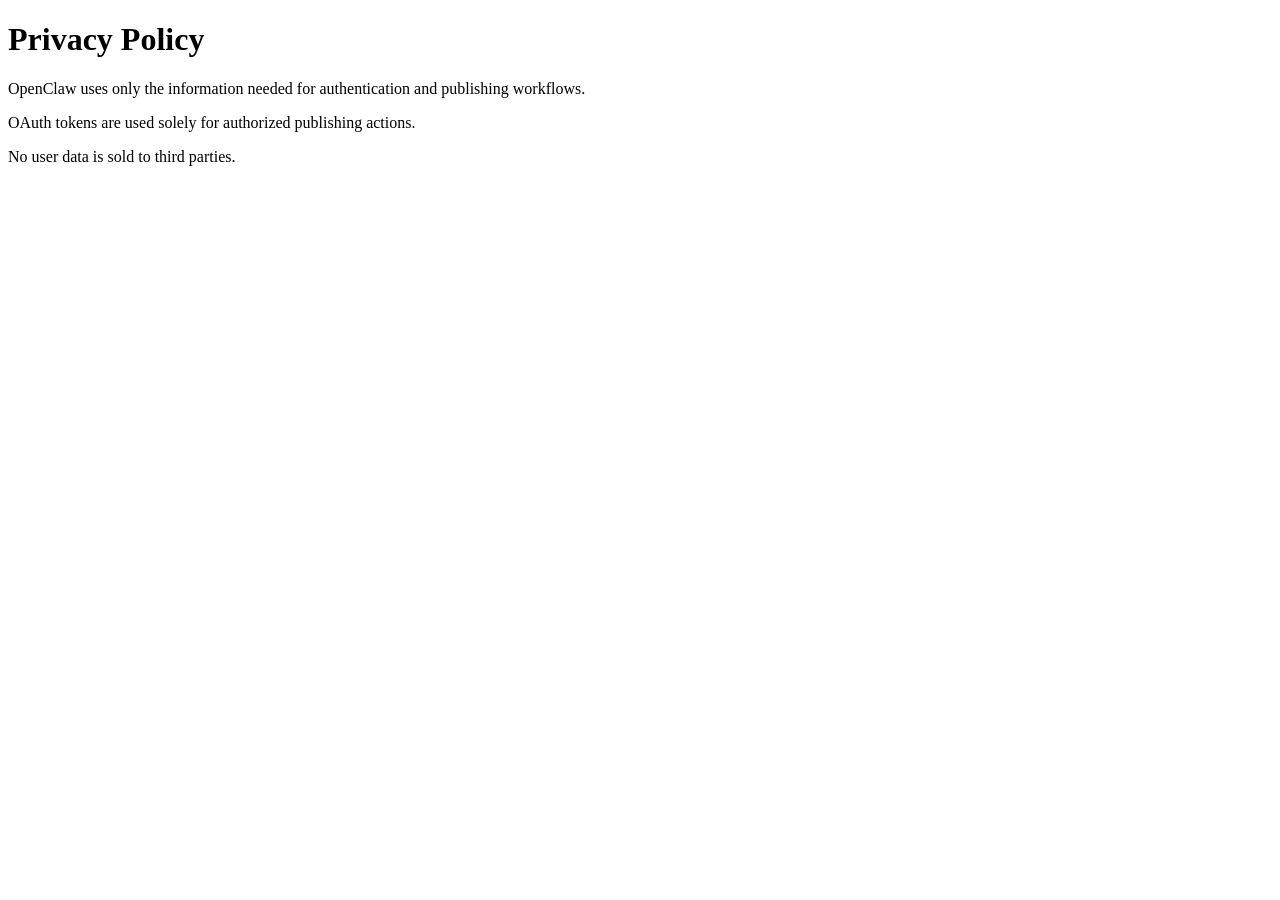
==== privacy-policy.html @ cec066b0 "Add Privacy Policy page" ====
<!DOCTYPE html>
<html>
<head><meta charset="utf-8"><title>Privacy Policy</title></head>
<body>
<h1>Privacy Policy</h1>
<p>OpenClaw uses only the information needed for authentication and publishing workflows.</p>
<p>OAuth tokens are used solely for authorized publishing actions.</p>
<p>No user data is sold to third parties.</p>
</body>
</html>
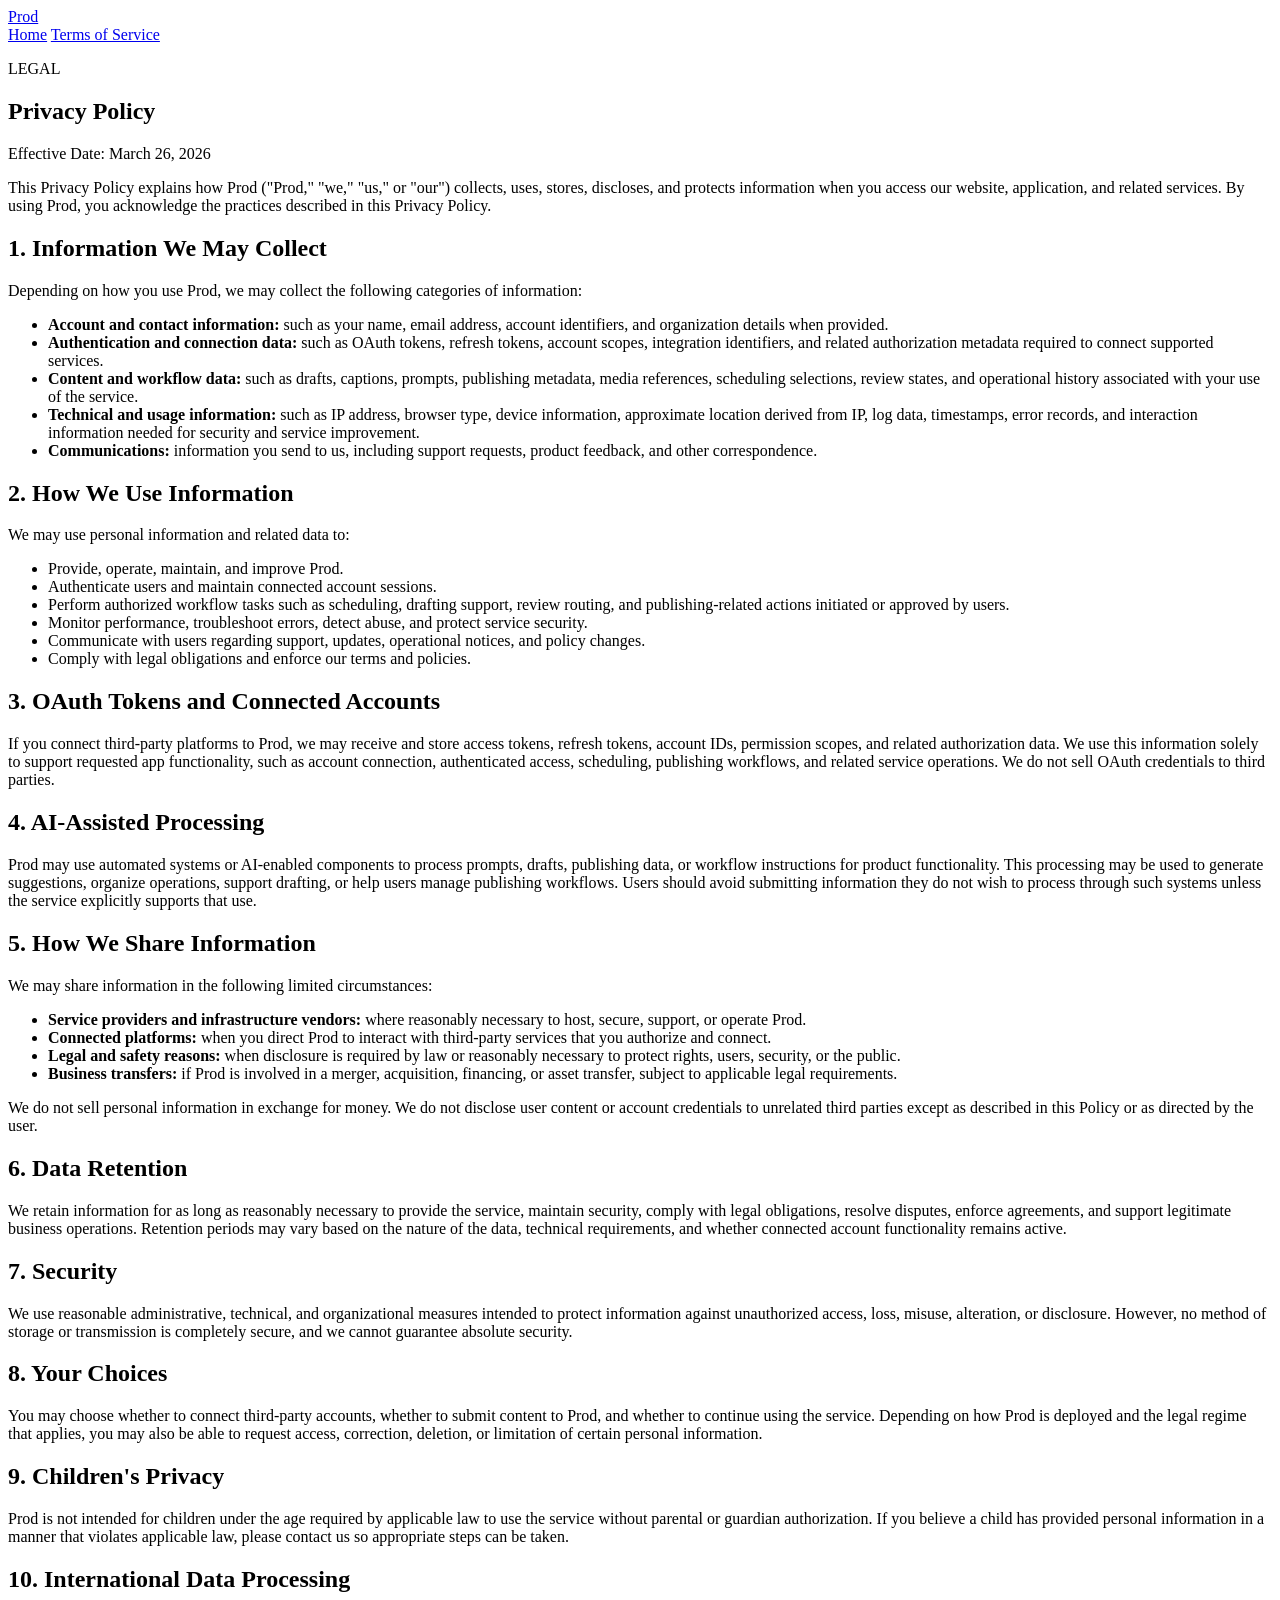
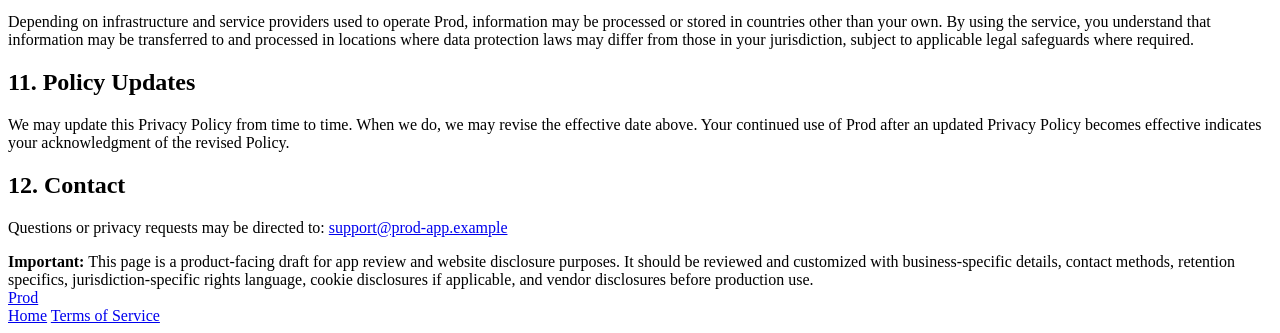
==== commit 7fe1b8d4: "Revise privacy policy for Prod with detailed sections Expanded the privacy policy with detailed sect" ====
--- a/privacy-policy.html
+++ b/privacy-policy.html
@@ -1,10 +1,200 @@
 <!DOCTYPE html>
-<html>
-<head><meta charset="utf-8"><title>Privacy Policy</title></head>
-<body>
-<h1>Privacy Policy</h1>
-<p>OpenClaw uses only the information needed for authentication and publishing workflows.</p>
-<p>OAuth tokens are used solely for authorized publishing actions.</p>
-<p>No user data is sold to third parties.</p>
+<html lang="en">
+<head>
+  <meta charset="UTF-8" />
+  <meta name="viewport" content="width=device-width, initial-scale=1.0" />
+  <title>Prod | Privacy Policy</title>
+  <meta name="description" content="Privacy Policy for Prod." />
+  <link rel="stylesheet" href="styles.css" />
+</head>
+<body class="legal-page">
+  <header class="site-header">
+    <div class="container nav-wrap">
+      <a class="brand" href="index.html" aria-label="Prod home">Prod</a>
+      <nav class="main-nav legal-nav" aria-label="Legal page navigation">
+        <a href="index.html">Home</a>
+        <a href="terms-and-service.html">Terms of Service</a>
+      </nav>
+    </div>
+  </header>
+
+  <main class="legal-main">
+    <section class="legal-hero">
+      <div class="container">
+        <p class="section-kicker">LEGAL</p>
+        <h1>Privacy Policy</h1>
+        <p class="legal-subtitle">Effective Date: March 26, 2026</p>
+      </div>
+    </section>
+
+    <article class="container legal-card">
+      <p>
+        This Privacy Policy explains how Prod ("Prod," "we," "us," or "our") collects, uses,
+        stores, discloses, and protects information when you access our website, application, and
+        related services. By using Prod, you acknowledge the practices described in this Privacy
+        Policy.
+      </p>
+
+      <h2>1. Information We May Collect</h2>
+      <p>Depending on how you use Prod, we may collect the following categories of information:</p>
+      <ul>
+        <li>
+          <strong>Account and contact information:</strong> such as your name, email address,
+          account identifiers, and organization details when provided.
+        </li>
+        <li>
+          <strong>Authentication and connection data:</strong> such as OAuth tokens, refresh
+          tokens, account scopes, integration identifiers, and related authorization metadata
+          required to connect supported services.
+        </li>
+        <li>
+          <strong>Content and workflow data:</strong> such as drafts, captions, prompts,
+          publishing metadata, media references, scheduling selections, review states, and
+          operational history associated with your use of the service.
+        </li>
+        <li>
+          <strong>Technical and usage information:</strong> such as IP address, browser type,
+          device information, approximate location derived from IP, log data, timestamps, error
+          records, and interaction information needed for security and service improvement.
+        </li>
+        <li>
+          <strong>Communications:</strong> information you send to us, including support requests,
+          product feedback, and other correspondence.
+        </li>
+      </ul>
+
+      <h2>2. How We Use Information</h2>
+      <p>We may use personal information and related data to:</p>
+      <ul>
+        <li>Provide, operate, maintain, and improve Prod.</li>
+        <li>Authenticate users and maintain connected account sessions.</li>
+        <li>
+          Perform authorized workflow tasks such as scheduling, drafting support, review routing,
+          and publishing-related actions initiated or approved by users.
+        </li>
+        <li>Monitor performance, troubleshoot errors, detect abuse, and protect service security.</li>
+        <li>
+          Communicate with users regarding support, updates, operational notices, and policy
+          changes.
+        </li>
+        <li>Comply with legal obligations and enforce our terms and policies.</li>
+      </ul>
+
+      <h2>3. OAuth Tokens and Connected Accounts</h2>
+      <p>
+        If you connect third-party platforms to Prod, we may receive and store access tokens,
+        refresh tokens, account IDs, permission scopes, and related authorization data. We use
+        this information solely to support requested app functionality, such as account connection,
+        authenticated access, scheduling, publishing workflows, and related service operations. We
+        do not sell OAuth credentials to third parties.
+      </p>
+
+      <h2>4. AI-Assisted Processing</h2>
+      <p>
+        Prod may use automated systems or AI-enabled components to process prompts, drafts,
+        publishing data, or workflow instructions for product functionality. This processing may be
+        used to generate suggestions, organize operations, support drafting, or help users manage
+        publishing workflows. Users should avoid submitting information they do not wish to process
+        through such systems unless the service explicitly supports that use.
+      </p>
+
+      <h2>5. How We Share Information</h2>
+      <p>We may share information in the following limited circumstances:</p>
+      <ul>
+        <li>
+          <strong>Service providers and infrastructure vendors:</strong> where reasonably necessary
+          to host, secure, support, or operate Prod.
+        </li>
+        <li>
+          <strong>Connected platforms:</strong> when you direct Prod to interact with third-party
+          services that you authorize and connect.
+        </li>
+        <li>
+          <strong>Legal and safety reasons:</strong> when disclosure is required by law or
+          reasonably necessary to protect rights, users, security, or the public.
+        </li>
+        <li>
+          <strong>Business transfers:</strong> if Prod is involved in a merger, acquisition,
+          financing, or asset transfer, subject to applicable legal requirements.
+        </li>
+      </ul>
+      <p>
+        We do not sell personal information in exchange for money. We do not disclose user content
+        or account credentials to unrelated third parties except as described in this Policy or as
+        directed by the user.
+      </p>
+
+      <h2>6. Data Retention</h2>
+      <p>
+        We retain information for as long as reasonably necessary to provide the service, maintain
+        security, comply with legal obligations, resolve disputes, enforce agreements, and support
+        legitimate business operations. Retention periods may vary based on the nature of the data,
+        technical requirements, and whether connected account functionality remains active.
+      </p>
+
+      <h2>7. Security</h2>
+      <p>
+        We use reasonable administrative, technical, and organizational measures intended to
+        protect information against unauthorized access, loss, misuse, alteration, or disclosure.
+        However, no method of storage or transmission is completely secure, and we cannot guarantee
+        absolute security.
+      </p>
+
+      <h2>8. Your Choices</h2>
+      <p>
+        You may choose whether to connect third-party accounts, whether to submit content to Prod,
+        and whether to continue using the service. Depending on how Prod is deployed and the legal
+        regime that applies, you may also be able to request access, correction, deletion, or
+        limitation of certain personal information.
+      </p>
+
+      <h2>9. Children's Privacy</h2>
+      <p>
+        Prod is not intended for children under the age required by applicable law to use the
+        service without parental or guardian authorization. If you believe a child has provided
+        personal information in a manner that violates applicable law, please contact us so
+        appropriate steps can be taken.
+      </p>
+
+      <h2>10. International Data Processing</h2>
+      <p>
+        Depending on infrastructure and service providers used to operate Prod, information may be
+        processed or stored in countries other than your own. By using the service, you understand
+        that information may be transferred to and processed in locations where data protection
+        laws may differ from those in your jurisdiction, subject to applicable legal safeguards
+        where required.
+      </p>
+
+      <h2>11. Policy Updates</h2>
+      <p>
+        We may update this Privacy Policy from time to time. When we do, we may revise the
+        effective date above. Your continued use of Prod after an updated Privacy Policy becomes
+        effective indicates your acknowledgment of the revised Policy.
+      </p>
+
+      <h2>12. Contact</h2>
+      <p>
+        Questions or privacy requests may be directed to:
+        <a href="mailto:support@prod-app.example">support@prod-app.example</a>
+      </p>
+
+      <div class="legal-note">
+        <strong>Important:</strong> This page is a product-facing draft for app review and website
+        disclosure purposes. It should be reviewed and customized with business-specific details,
+        contact methods, retention specifics, jurisdiction-specific rights language, cookie
+        disclosures if applicable, and vendor disclosures before production use.
+      </div>
+    </article>
+  </main>
+
+  <footer class="site-footer legal-footer">
+    <div class="container footer-inner">
+      <a class="brand footer-brand" href="index.html">Prod</a>
+      <div class="footer-links">
+        <a href="index.html">Home</a>
+        <a href="terms-and-service.html">Terms of Service</a>
+      </div>
+    </div>
+  </footer>
 </body>
-</html>+</html>
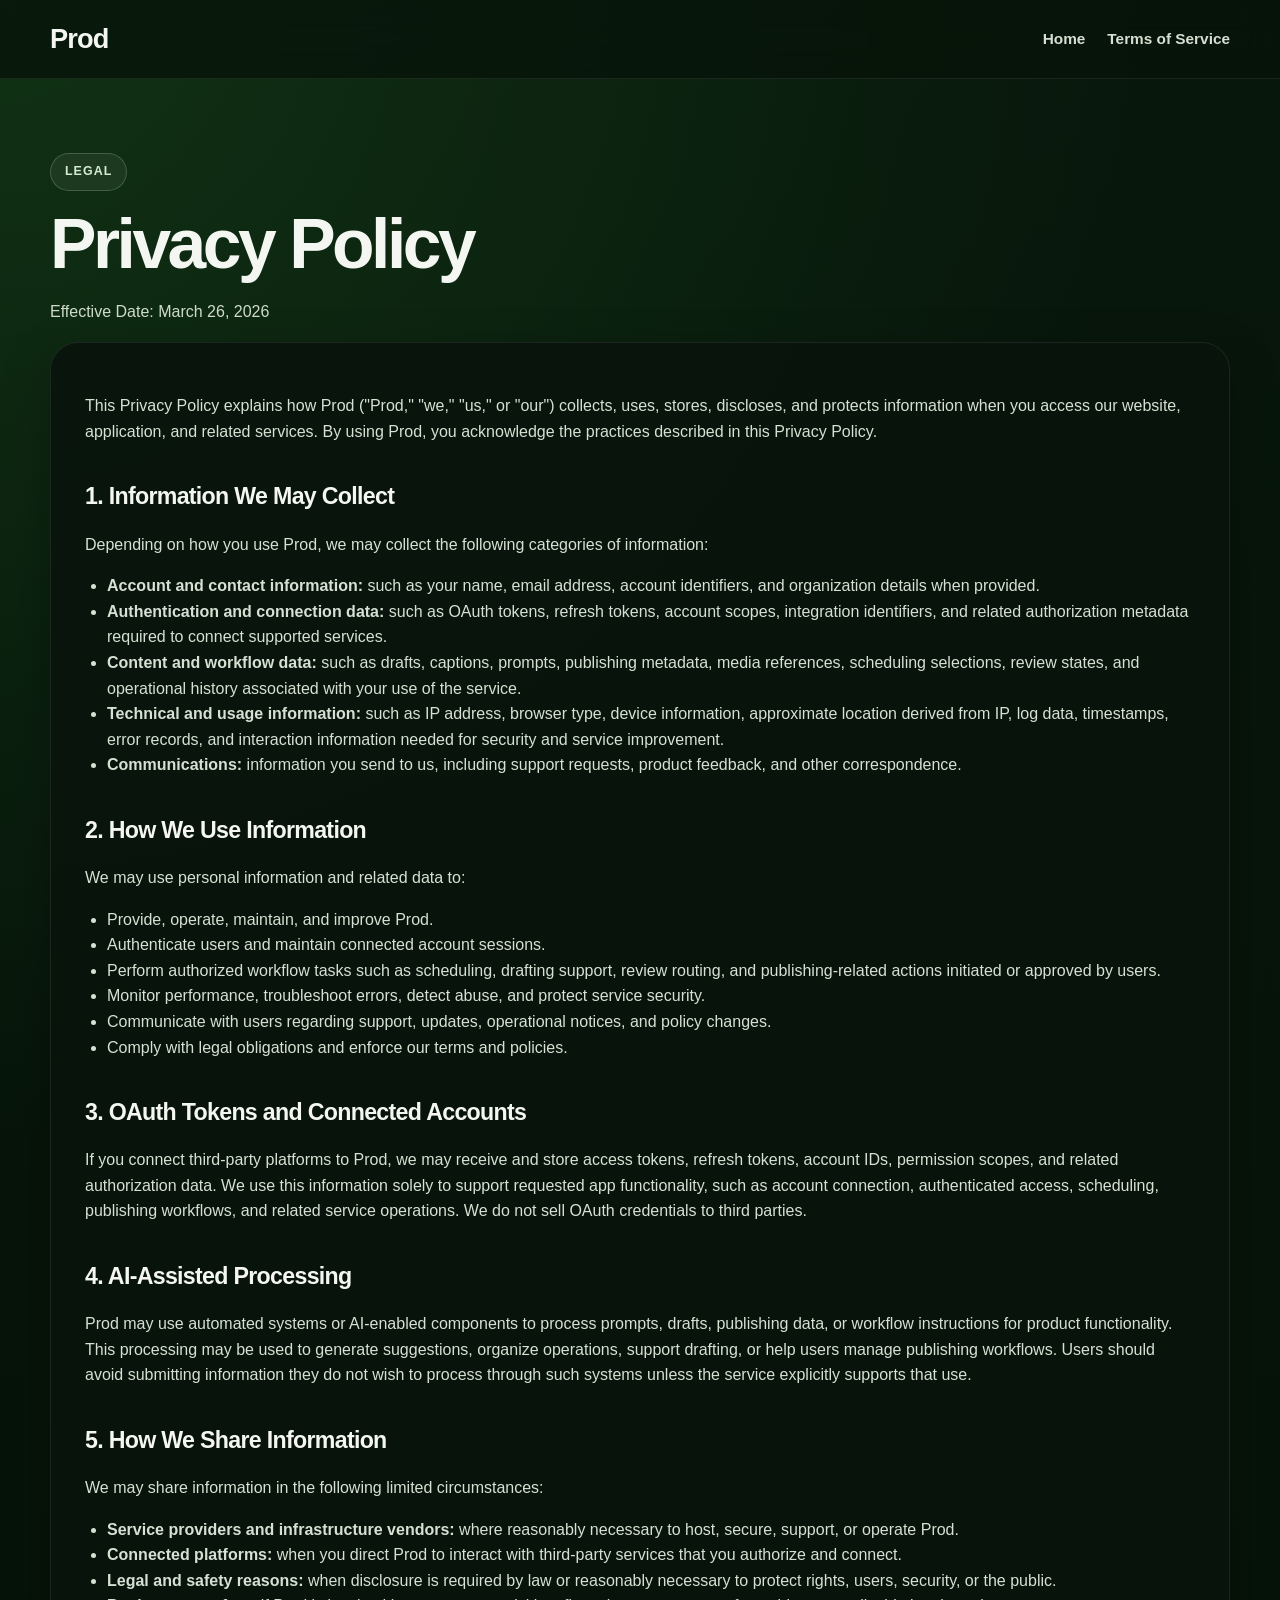
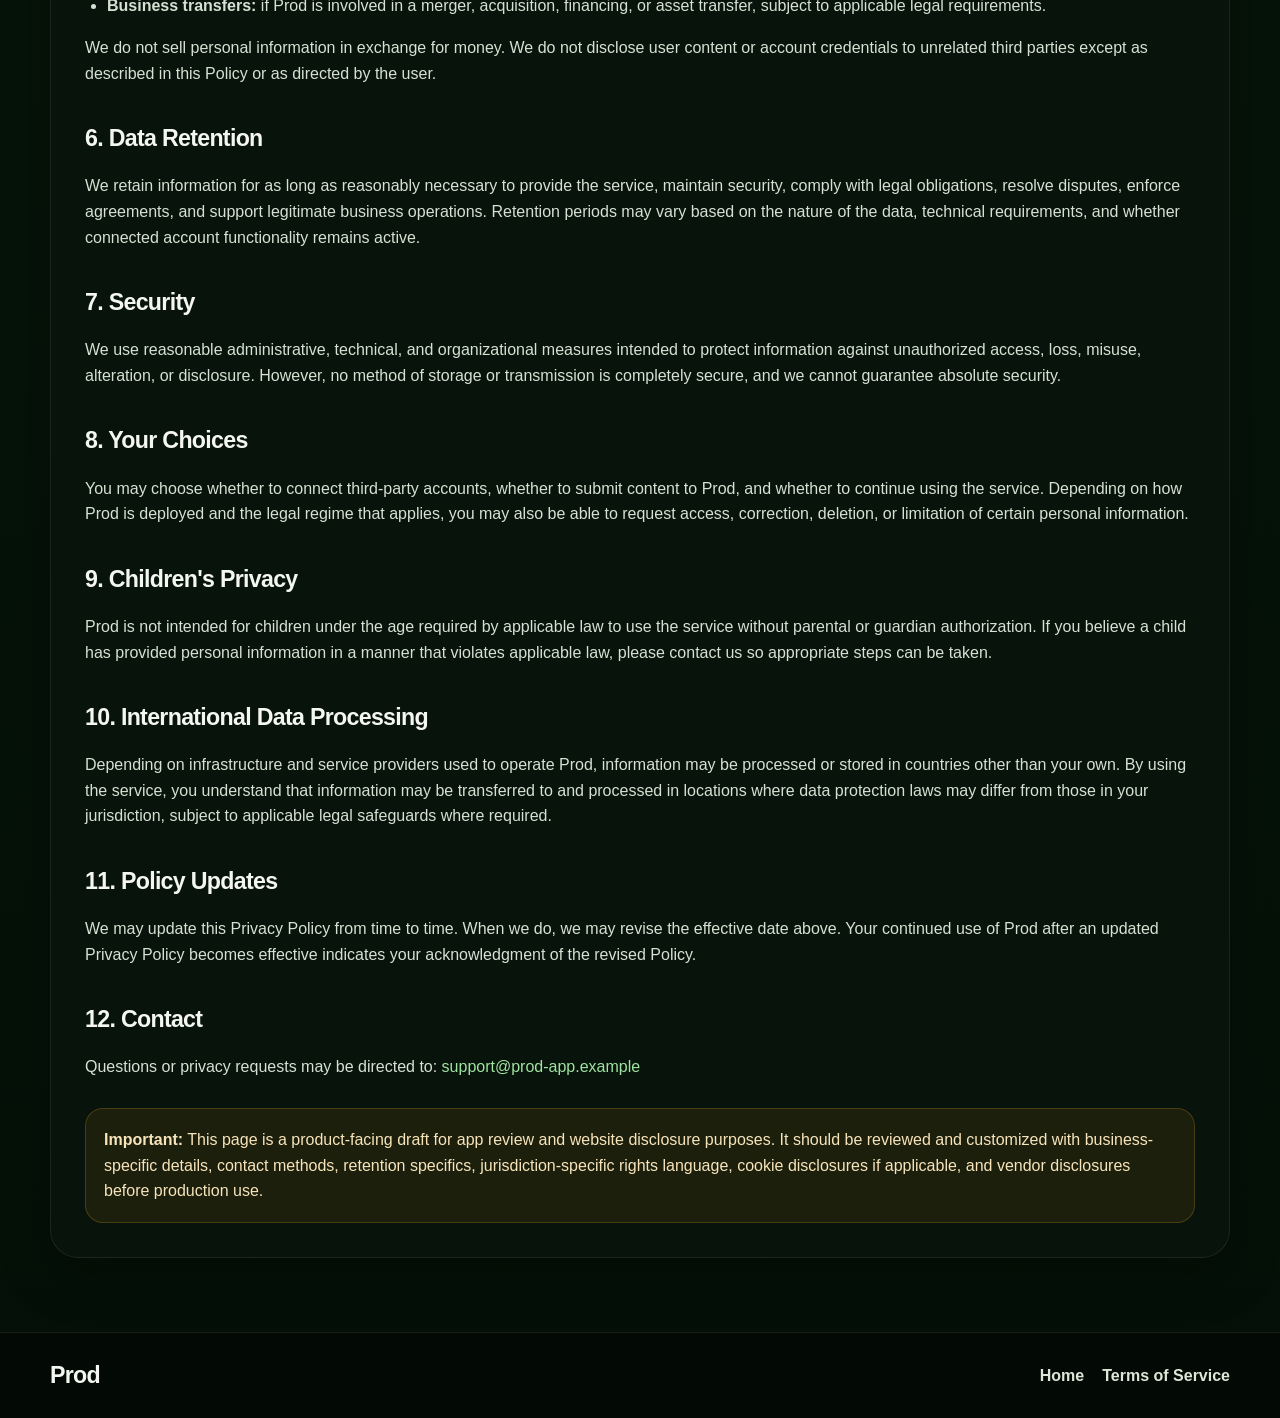
==== commit 32487537: "Fix stylesheet link in privacy policy" ====
--- a/privacy-policy.html
+++ b/privacy-policy.html
@@ -5,7 +5,7 @@
   <meta name="viewport" content="width=device-width, initial-scale=1.0" />
   <title>Prod | Privacy Policy</title>
   <meta name="description" content="Privacy Policy for Prod." />
-  <link rel="stylesheet" href="styles.css" />
+  <link rel="stylesheet" href="style.css" />
 </head>
 <body class="legal-page">
   <header class="site-header">
@@ -196,5 +196,7 @@
       </div>
     </div>
   </footer>
+
+  <script src="script.js"></script>
 </body>
 </html>
--- a/style.css
+++ b/style.css
@@ -0,0 +1,731 @@
+* {
+  box-sizing: border-box;
+}
+
+:root {
+  --bg: #07150a;
+  --bg-deep: #041007;
+  --panel: rgba(14, 32, 18, 0.72);
+  --panel-strong: rgba(11, 25, 15, 0.92);
+  --surface: #f5f5f2;
+  --surface-2: #ffffff;
+  --text: #f4f7f1;
+  --text-dark: #122016;
+  --muted: #cfdbc9;
+  --muted-dark: #637364;
+  --line: rgba(255, 255, 255, 0.08);
+  --line-dark: rgba(19, 33, 22, 0.1);
+  --green: #33c15d;
+  --green-soft: #85db8c;
+  --yellow: #ffb524;
+  --shadow: 0 18px 50px rgba(0, 0, 0, 0.28);
+  --radius: 22px;
+  --radius-sm: 14px;
+  --container: 1180px;
+}
+
+html {
+  scroll-behavior: smooth;
+}
+
+body {
+  margin: 0;
+  min-height: 100vh;
+  overflow-x: hidden;
+  position: relative;
+  background:
+    radial-gradient(circle at top left, rgba(39, 120, 48, 0.34), transparent 35%),
+    radial-gradient(circle at top right, rgba(86, 204, 101, 0.22), transparent 28%),
+    linear-gradient(180deg, #0a1b0d 0%, #061108 100%);
+  color: var(--text);
+  font-family: "Segoe UI", "Helvetica Neue", Arial, sans-serif;
+  line-height: 1.6;
+}
+
+a {
+  color: inherit;
+  text-decoration: none;
+}
+
+img {
+  display: block;
+  max-width: 100%;
+}
+
+button,
+input,
+textarea,
+select {
+  font: inherit;
+}
+
+.container {
+  width: min(calc(100% - 32px), var(--container));
+  margin: 0 auto;
+}
+
+.narrow {
+  width: min(calc(100% - 32px), 820px);
+}
+
+.center-text {
+  text-align: center;
+}
+
+.top-gap {
+  margin-top: 34px;
+}
+
+.bg-orb {
+  position: fixed;
+  z-index: -1;
+  border-radius: 999px;
+  filter: blur(80px);
+  opacity: 0.35;
+}
+
+.orb-1 {
+  top: 90px;
+  left: -60px;
+  width: 320px;
+  height: 320px;
+  background: rgba(69, 204, 93, 0.25);
+}
+
+.orb-2 {
+  top: 280px;
+  right: -80px;
+  width: 300px;
+  height: 300px;
+  background: rgba(255, 181, 36, 0.16);
+}
+
+.site-header {
+  position: sticky;
+  top: 0;
+  z-index: 40;
+  border-bottom: 1px solid var(--line);
+  backdrop-filter: blur(16px);
+  background: rgba(7, 20, 10, 0.78);
+}
+
+.nav-wrap {
+  display: flex;
+  align-items: center;
+  justify-content: space-between;
+  gap: 20px;
+  min-height: 78px;
+}
+
+.brand {
+  font-size: 1.7rem;
+  font-weight: 800;
+  letter-spacing: -0.03em;
+}
+
+.main-nav {
+  display: flex;
+  align-items: center;
+  gap: 22px;
+}
+
+.main-nav a {
+  font-size: 0.96rem;
+  font-weight: 600;
+  color: #e8f1e3;
+  opacity: 0.92;
+  transition: color 0.2s ease, opacity 0.2s ease;
+}
+
+.main-nav a:hover,
+.main-nav a:focus-visible {
+  color: var(--yellow);
+  opacity: 1;
+}
+
+.menu-toggle {
+  display: none;
+  width: 46px;
+  height: 46px;
+  border: 1px solid var(--line);
+  border-radius: 12px;
+  background: rgba(255, 255, 255, 0.06);
+  color: #ffffff;
+  font-size: 1.2rem;
+  cursor: pointer;
+}
+
+.hero {
+  padding: 64px 0 44px;
+}
+
+.hero-grid {
+  display: grid;
+  grid-template-columns: 1.05fr 0.95fr;
+  align-items: center;
+  gap: 42px;
+}
+
+.eyebrow,
+.section-kicker {
+  display: inline-block;
+  margin: 0;
+  padding: 8px 14px;
+  border: 1px solid rgba(191, 233, 190, 0.22);
+  border-radius: 999px;
+  background: rgba(255, 255, 255, 0.06);
+  color: #d5ead2;
+  font-size: 0.78rem;
+  font-weight: 800;
+  letter-spacing: 0.08em;
+}
+
+.hero-copy h1,
+.legal-hero h1 {
+  max-width: 11ch;
+  margin: 18px 0;
+  font-size: clamp(2.6rem, 6vw, 4.35rem);
+  line-height: 1.03;
+  letter-spacing: -0.05em;
+}
+
+.hero-copy h1 span {
+  color: var(--green-soft);
+}
+
+.lead {
+  max-width: 61ch;
+  font-size: 1.08rem;
+  color: var(--muted);
+}
+
+.hero-actions,
+.cta-actions {
+  display: flex;
+  flex-wrap: wrap;
+  gap: 14px;
+  margin-top: 28px;
+}
+
+.btn {
+  display: inline-flex;
+  align-items: center;
+  justify-content: center;
+  min-height: 52px;
+  padding: 0 22px;
+  border-radius: 14px;
+  font-weight: 800;
+  letter-spacing: 0.01em;
+  transition: transform 0.18s ease, box-shadow 0.18s ease, border-color 0.18s ease;
+}
+
+.btn:hover,
+.btn:focus-visible {
+  transform: translateY(-1px);
+}
+
+.btn-primary {
+  background: var(--yellow);
+  color: #1b180e;
+  box-shadow: 0 12px 28px rgba(255, 181, 36, 0.22);
+}
+
+.btn-secondary {
+  border: 1px solid rgba(230, 238, 228, 0.2);
+  background: transparent;
+  color: var(--text);
+}
+
+.hero-mini-grid {
+  display: grid;
+  grid-template-columns: repeat(3, minmax(0, 1fr));
+  gap: 14px;
+  margin-top: 32px;
+}
+
+.mini-card,
+.metric-card,
+.info-card,
+.feature-card,
+.copy-box {
+  border: 1px solid var(--line);
+  border-radius: 18px;
+  background: rgba(255, 255, 255, 0.05);
+  box-shadow: var(--shadow);
+}
+
+.mini-card {
+  padding: 16px;
+}
+
+.mini-card strong,
+.metric-card strong,
+.feature-card h3,
+.info-card h3,
+.copy-box h3 {
+  display: block;
+  margin-bottom: 6px;
+}
+
+.mini-card span,
+.info-card p {
+  color: var(--muted);
+}
+
+.hero-panel {
+  display: flex;
+  justify-content: center;
+}
+
+.panel-window {
+  width: 100%;
+  max-width: 540px;
+  padding: 18px;
+  border: 1px solid rgba(200, 245, 196, 0.14);
+  border-radius: 28px;
+  background: linear-gradient(180deg, rgba(14, 35, 19, 0.96), rgba(8, 20, 11, 0.96));
+  box-shadow: 0 28px 90px rgba(0, 0, 0, 0.36);
+}
+
+.panel-top {
+  display: flex;
+  gap: 8px;
+  margin-bottom: 18px;
+}
+
+.panel-top span {
+  width: 11px;
+  height: 11px;
+  border-radius: 999px;
+  background: rgba(255, 255, 255, 0.22);
+}
+
+.workflow-card {
+  padding: 22px;
+  border: 1px solid rgba(255, 255, 255, 0.07);
+  border-radius: 22px;
+  background: linear-gradient(180deg, rgba(24, 49, 28, 0.9), rgba(11, 24, 14, 0.95));
+}
+
+.workflow-head {
+  display: flex;
+  align-items: flex-start;
+  justify-content: space-between;
+  gap: 20px;
+}
+
+.workflow-head h2 {
+  margin: 0;
+  font-size: 1.4rem;
+  letter-spacing: -0.03em;
+}
+
+.label {
+  margin: 0 0 4px;
+  color: #cae8ca;
+  font-size: 0.84rem;
+  text-transform: uppercase;
+  letter-spacing: 0.08em;
+}
+
+.status-pill {
+  margin: 0;
+  padding: 8px 12px;
+  border: 1px solid rgba(133, 219, 140, 0.24);
+  border-radius: 999px;
+  background: rgba(133, 219, 140, 0.14);
+  color: #baf1b3;
+  font-size: 0.84rem;
+  font-weight: 700;
+}
+
+.metric-row {
+  display: grid;
+  grid-template-columns: repeat(3, minmax(0, 1fr));
+  gap: 12px;
+  margin: 22px 0;
+}
+
+.metric-card {
+  padding: 16px;
+  background: rgba(255, 255, 255, 0.045);
+  box-shadow: none;
+}
+
+.metric-card p {
+  margin: 0 0 4px;
+  color: #c9ddca;
+  font-size: 0.88rem;
+}
+
+.metric-card strong {
+  font-size: 1.5rem;
+}
+
+.timeline {
+  display: grid;
+  gap: 16px;
+}
+
+.timeline-item {
+  display: flex;
+  align-items: flex-start;
+  gap: 14px;
+  padding: 14px;
+  border-radius: 16px;
+  background: rgba(255, 255, 255, 0.04);
+}
+
+.timeline-item p {
+  margin: 4px 0 0;
+  color: #cdd9ca;
+  font-size: 0.95rem;
+}
+
+.timeline-item .dot {
+  flex: 0 0 auto;
+  width: 12px;
+  height: 12px;
+  margin-top: 6px;
+  border-radius: 999px;
+  background: rgba(255, 255, 255, 0.3);
+}
+
+.timeline-item.active .dot {
+  background: var(--yellow);
+  box-shadow: 0 0 0 6px rgba(255, 181, 36, 0.12);
+}
+
+.trust-band {
+  padding: 36px 0 22px;
+}
+
+.trust-band-inner {
+  padding: 40px 24px;
+  border: 1px solid rgba(126, 205, 128, 0.14);
+  border-radius: 30px;
+  background: linear-gradient(180deg, rgba(2, 17, 6, 0.84), rgba(5, 19, 8, 0.95));
+  text-align: center;
+}
+
+.badge-glow {
+  display: grid;
+  place-items: center;
+  width: 84px;
+  height: 84px;
+  margin: 0 auto 14px;
+  border-radius: 22px;
+  background: radial-gradient(circle, rgba(130, 221, 121, 0.36), rgba(34, 88, 36, 0.65));
+  box-shadow: 0 0 45px rgba(78, 198, 84, 0.3);
+  font-size: 2rem;
+  font-weight: 900;
+}
+
+.trust-band h2,
+.section h2,
+.footer-cta h2 {
+  margin: 0 0 12px;
+  font-size: clamp(2rem, 4vw, 3rem);
+  letter-spacing: -0.04em;
+}
+
+.trust-band p,
+.section-copy,
+.footer-cta p {
+  max-width: 62ch;
+  margin: 0 auto;
+  color: var(--muted);
+}
+
+.section {
+  padding: 82px 0;
+}
+
+.light-section {
+  background: var(--surface);
+  color: var(--text-dark);
+}
+
+.light-section .section-kicker {
+  border-color: rgba(28, 103, 40, 0.14);
+  background: rgba(46, 111, 53, 0.06);
+  color: #2e6f35;
+}
+
+.light-section .section-copy {
+  color: var(--muted-dark);
+}
+
+.feature-grid {
+  display: grid;
+  grid-template-columns: repeat(4, minmax(0, 1fr));
+  gap: 18px;
+}
+
+.feature-card {
+  padding: 24px;
+  border-color: var(--line-dark);
+  background: var(--surface-2);
+  box-shadow: 0 16px 28px rgba(21, 31, 23, 0.07);
+}
+
+.feature-card p {
+  margin: 0;
+  color: #5f695f;
+}
+
+.icon-wrap {
+  display: grid;
+  place-items: center;
+  width: 58px;
+  height: 58px;
+  margin-bottom: 18px;
+  border-radius: 16px;
+  background: rgba(70, 170, 74, 0.11);
+  color: #20692a;
+  font-size: 1.3rem;
+}
+
+.dark-section {
+  background:
+    radial-gradient(circle at top center, rgba(56, 172, 67, 0.18), transparent 24%),
+    linear-gradient(180deg, #07150a 0%, #041007 100%);
+}
+
+.section-copy-light {
+  color: var(--muted);
+}
+
+.card-row,
+.split-grid {
+  display: grid;
+  gap: 18px;
+}
+
+.card-row {
+  grid-template-columns: repeat(3, minmax(0, 1fr));
+}
+
+.split-grid {
+  grid-template-columns: repeat(2, minmax(0, 1fr));
+}
+
+.info-card,
+.copy-box {
+  padding: 26px;
+}
+
+.copy-box {
+  border-color: var(--line-dark);
+  background: var(--surface-2);
+  box-shadow: 0 16px 28px rgba(21, 31, 23, 0.07);
+}
+
+.copy-box p {
+  margin: 0;
+  color: #5f695f;
+}
+
+.footer-cta {
+  padding-top: 0;
+  background: var(--surface);
+  color: var(--text-dark);
+}
+
+.cta-box {
+  display: flex;
+  align-items: center;
+  justify-content: space-between;
+  gap: 24px;
+  padding: 36px;
+  border-radius: 28px;
+  background: linear-gradient(180deg, #0e2a14, #07170b);
+  color: #ffffff;
+  box-shadow: 0 24px 60px rgba(0, 0, 0, 0.2);
+}
+
+.site-footer {
+  border-top: 1px solid var(--line);
+  background: rgba(3, 9, 5, 0.85);
+}
+
+.footer-inner,
+.footer-bottom {
+  display: flex;
+  align-items: center;
+  justify-content: space-between;
+  gap: 20px;
+  padding: 24px 0;
+}
+
+.footer-copy {
+  max-width: 42ch;
+  margin: 8px 0 0;
+  color: #c4d0c0;
+}
+
+.footer-brand {
+  font-size: 1.45rem;
+}
+
+.footer-links {
+  display: flex;
+  flex-wrap: wrap;
+  gap: 18px;
+}
+
+.footer-links a {
+  color: #dce7d8;
+  font-weight: 600;
+}
+
+.legal-page {
+  background:
+    radial-gradient(circle at top left, rgba(39, 120, 48, 0.28), transparent 35%),
+    linear-gradient(180deg, #08170b 0%, #041007 100%);
+}
+
+.legal-main {
+  padding: 34px 0 74px;
+}
+
+.legal-hero {
+  padding: 40px 0 18px;
+}
+
+.legal-hero h1 {
+  max-width: none;
+}
+
+.legal-subtitle {
+  margin: 0;
+  color: var(--muted);
+}
+
+.legal-card {
+  padding: 34px;
+  border: 1px solid var(--line);
+  border-radius: 28px;
+  background: rgba(9, 20, 12, 0.92);
+  box-shadow: var(--shadow);
+}
+
+.legal-card h2 {
+  margin-top: 34px;
+  margin-bottom: 10px;
+  font-size: 1.45rem;
+  letter-spacing: -0.03em;
+}
+
+.legal-card p,
+.legal-card li {
+  color: #d6e1d3;
+}
+
+.legal-card ul {
+  padding-left: 22px;
+}
+
+.legal-card a {
+  color: #9fe4a0;
+}
+
+.legal-card pre {
+  margin: 18px 0 0;
+  padding: 16px;
+  overflow-x: auto;
+  border: 1px solid var(--line);
+  border-radius: 16px;
+  background: rgba(255, 255, 255, 0.04);
+  color: #d6e1d3;
+  white-space: pre-wrap;
+  word-break: break-word;
+}
+
+.legal-note {
+  margin-top: 28px;
+  padding: 18px;
+  border: 1px solid rgba(255, 181, 36, 0.2);
+  border-radius: 18px;
+  background: rgba(255, 181, 36, 0.08);
+  color: #f8e4bb;
+}
+
+.legal-footer {
+  margin-top: 0;
+}
+
+@media (max-width: 1024px) {
+  .hero-grid,
+  .feature-grid,
+  .card-row,
+  .split-grid {
+    grid-template-columns: 1fr;
+  }
+
+  .hero-copy h1 {
+    max-width: 14ch;
+  }
+
+  .hero-mini-grid,
+  .metric-row {
+    grid-template-columns: 1fr;
+  }
+
+  .cta-box,
+  .footer-inner,
+  .footer-bottom {
+    align-items: flex-start;
+    flex-direction: column;
+  }
+}
+
+@media (max-width: 760px) {
+  .menu-toggle {
+    display: inline-grid;
+    place-items: center;
+  }
+
+  .main-nav {
+    position: absolute;
+    top: 78px;
+    right: 16px;
+    left: 16px;
+    display: none;
+    flex-direction: column;
+    align-items: flex-start;
+    padding: 16px;
+    border: 1px solid var(--line);
+    border-radius: 18px;
+    background: rgba(5, 16, 8, 0.98);
+    box-shadow: var(--shadow);
+  }
+
+  .main-nav.open {
+    display: flex;
+  }
+
+  .legal-nav {
+    position: static;
+    display: flex;
+    flex-direction: row;
+    padding: 0;
+    border: 0;
+    background: transparent;
+    box-shadow: none;
+  }
+
+  .hero {
+    padding-top: 34px;
+  }
+
+  .hero-copy h1,
+  .legal-hero h1 {
+    font-size: 2.4rem;
+  }
+
+  .legal-card,
+  .cta-box {
+    padding: 24px;
+  }
+}
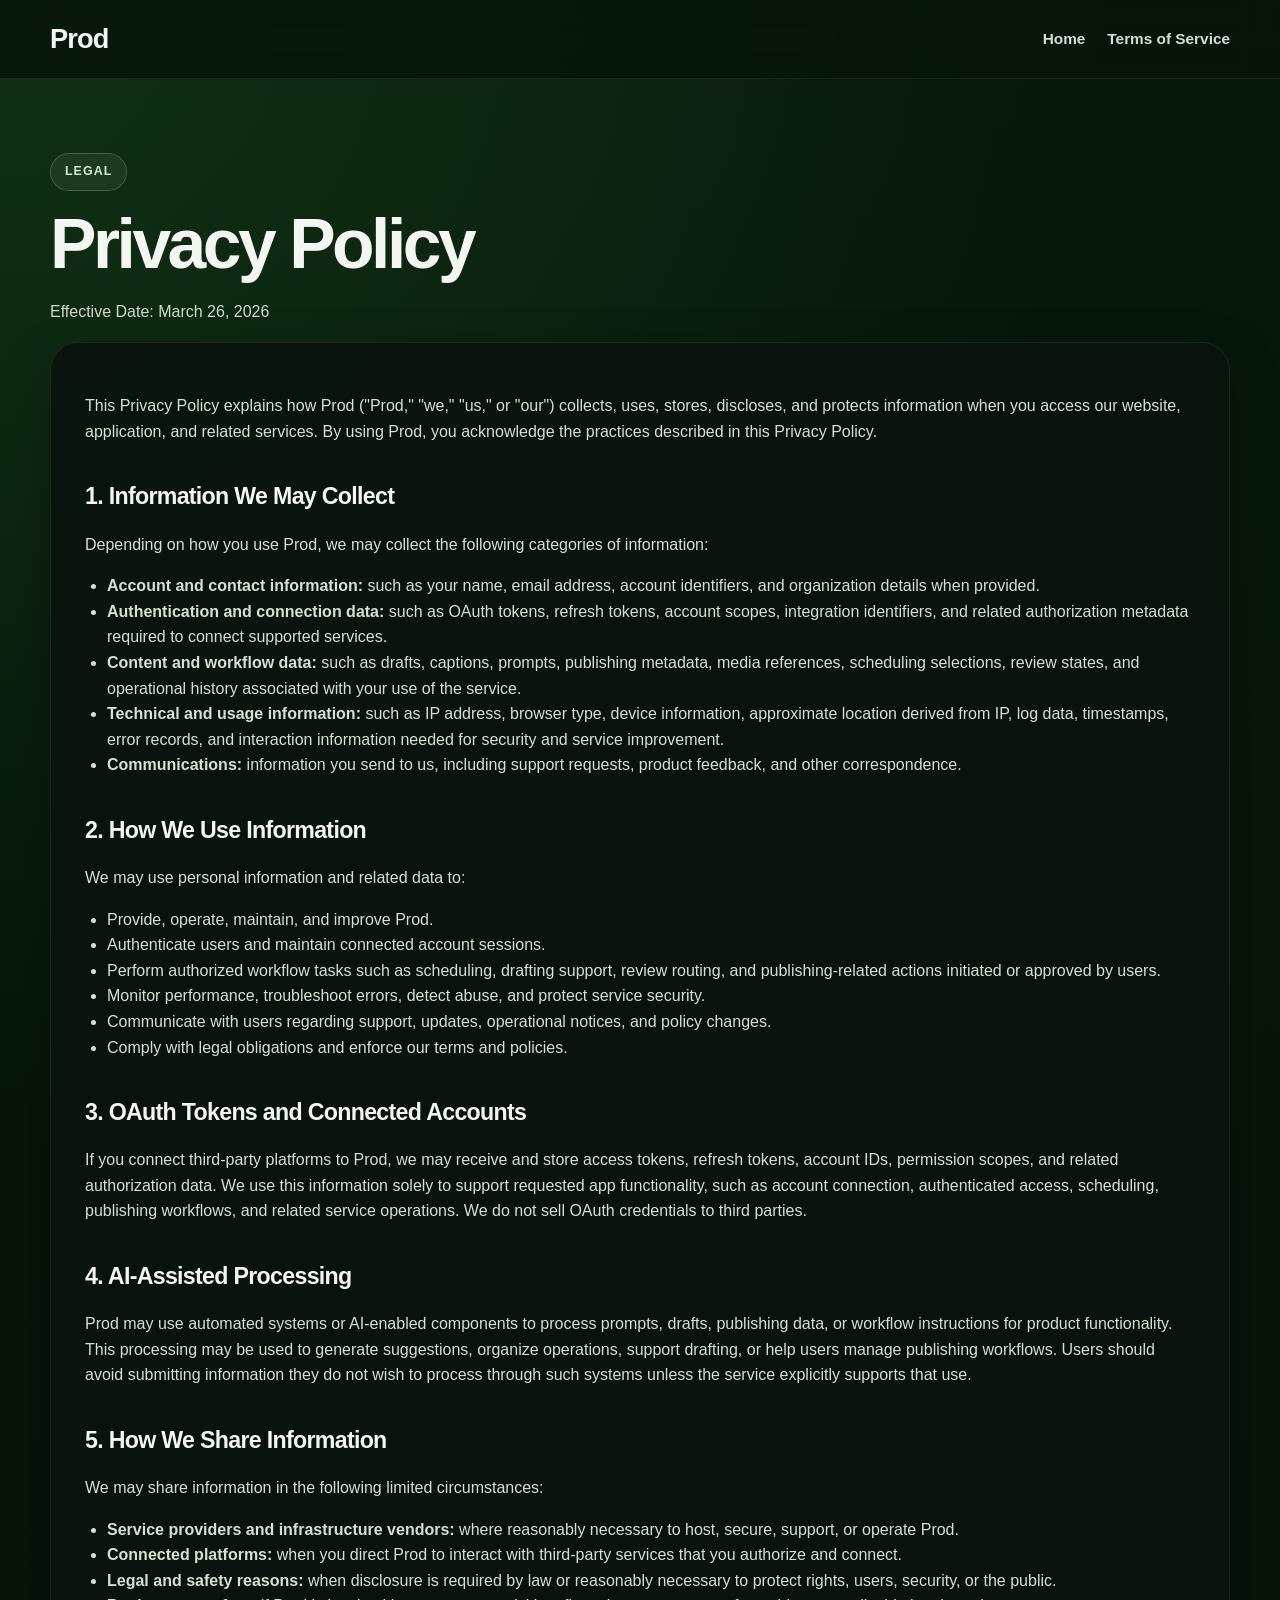
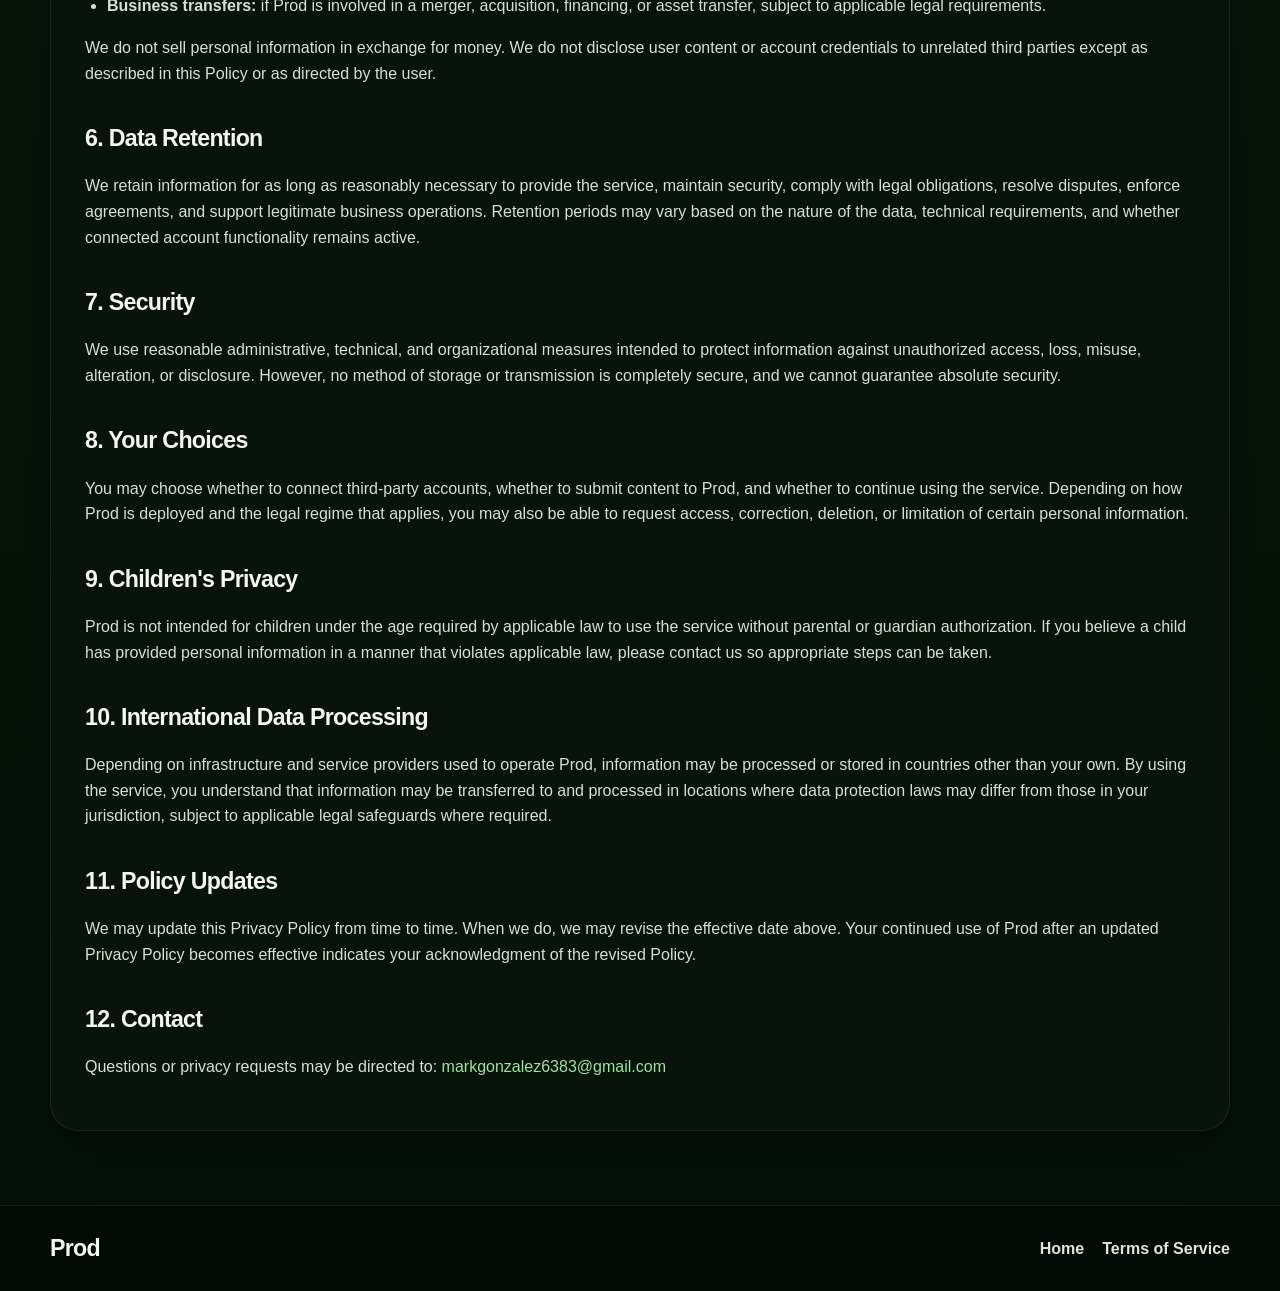
==== commit eadd83a0: "Change contact email in privacy-policy.html Updated contact email in privacy policy." ====
--- a/privacy-policy.html
+++ b/privacy-policy.html
@@ -175,15 +175,8 @@
       <h2>12. Contact</h2>
       <p>
         Questions or privacy requests may be directed to:
-        <a href="mailto:support@prod-app.example">support@prod-app.example</a>
+        <a href="mailto:support@prod-app.example">markgonzalez6383@gmail.com</a>
       </p>
-
-      <div class="legal-note">
-        <strong>Important:</strong> This page is a product-facing draft for app review and website
-        disclosure purposes. It should be reviewed and customized with business-specific details,
-        contact methods, retention specifics, jurisdiction-specific rights language, cookie
-        disclosures if applicable, and vendor disclosures before production use.
-      </div>
     </article>
   </main>
 
